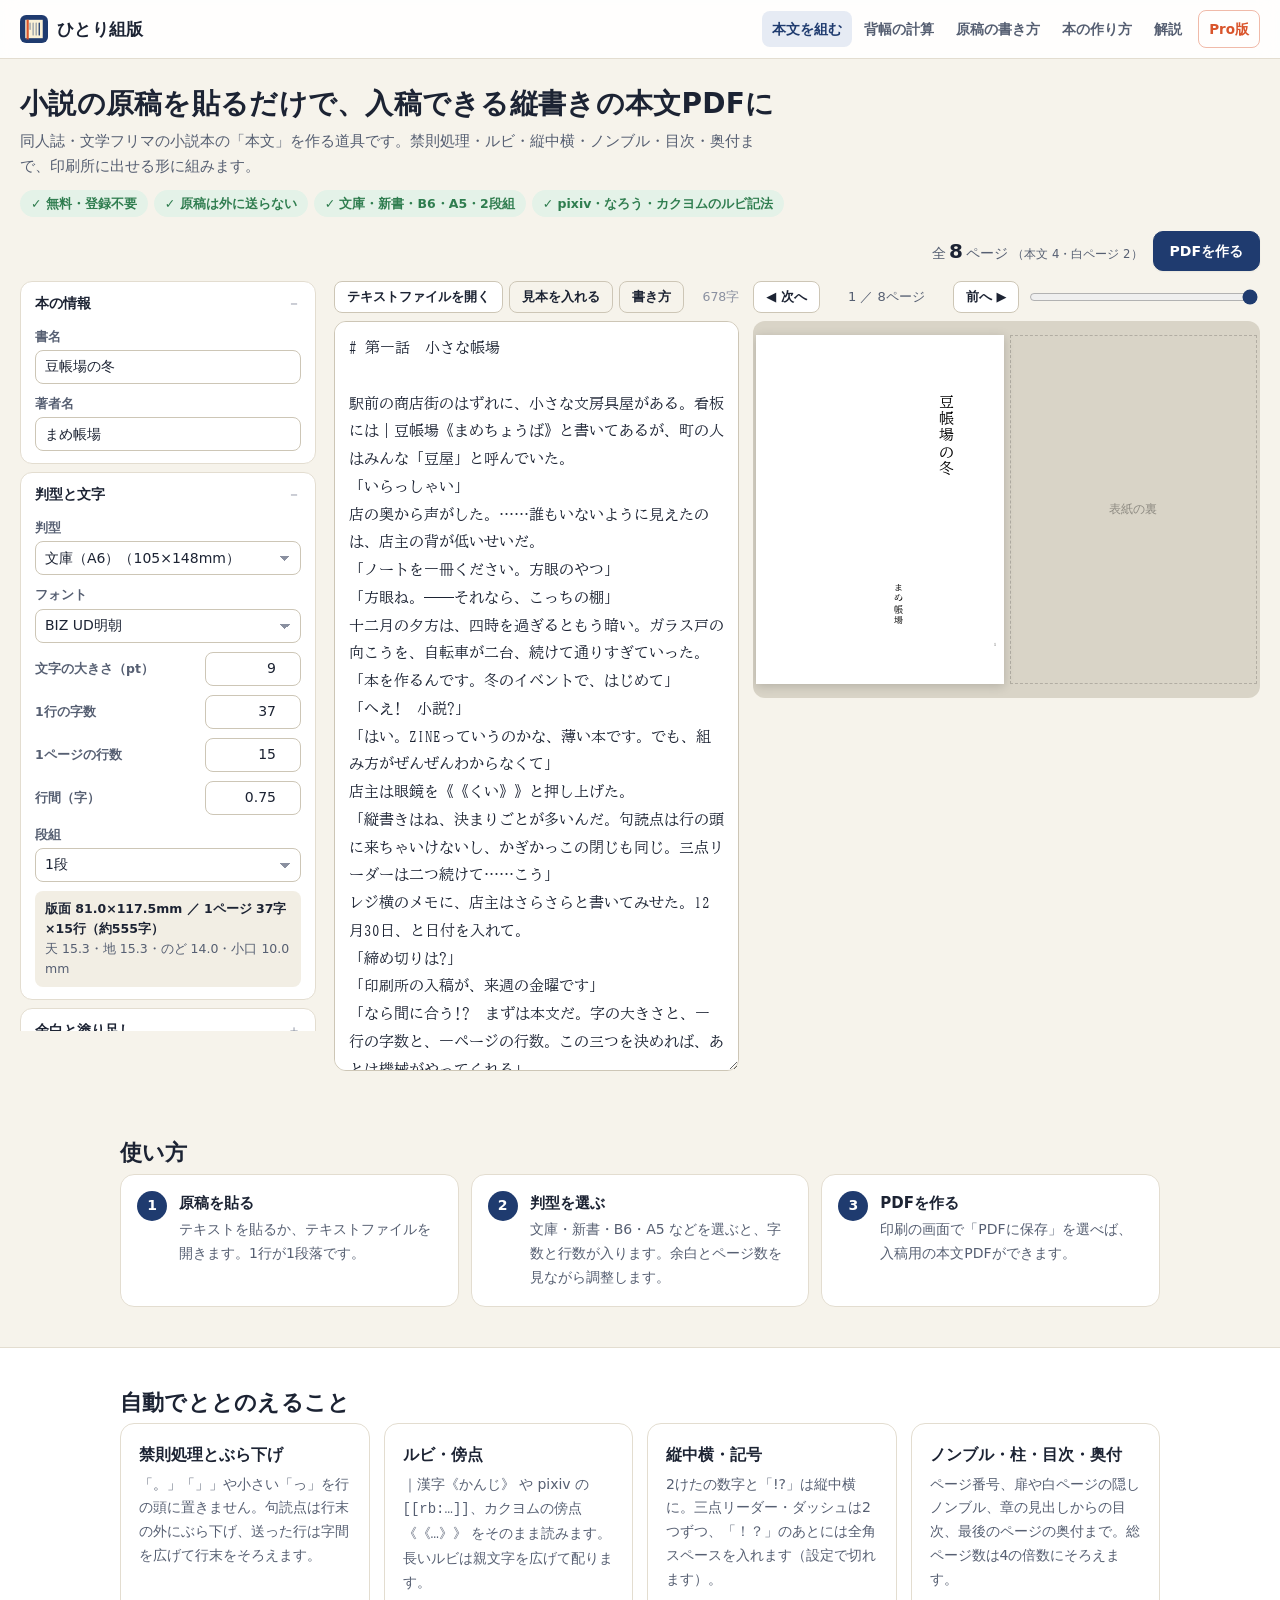
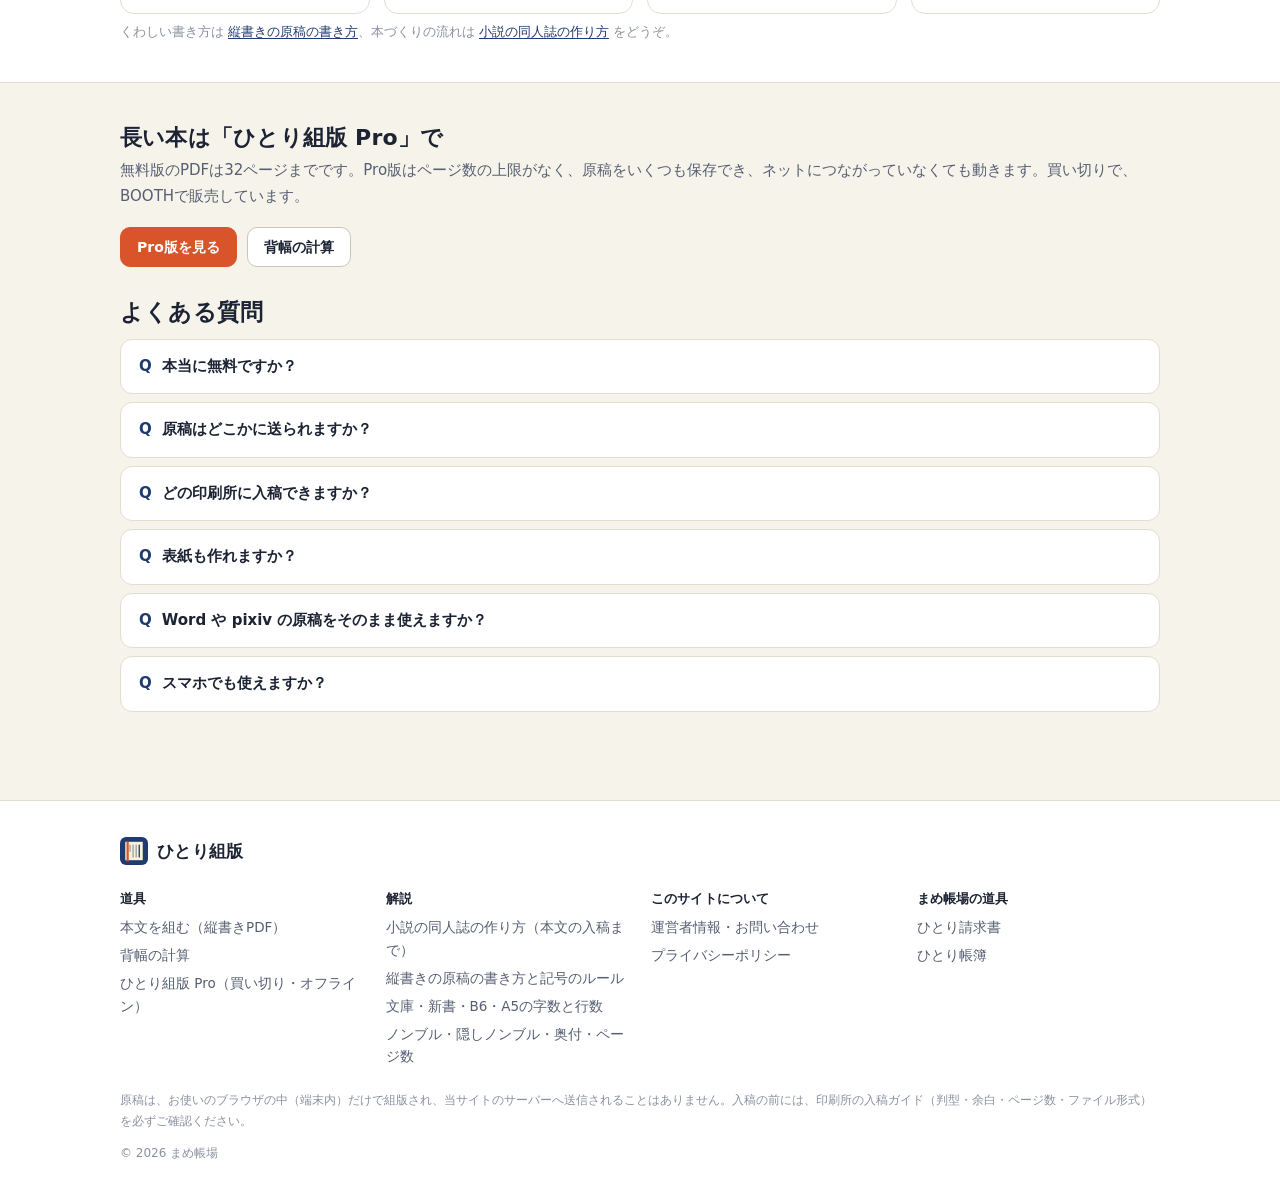
==== index.html @ 2de326bd "ひとり組版 公開" ====
<!doctype html>
<html lang="ja" data-base="./">
<head>
<meta charset="utf-8">
<meta name="viewport" content="width=device-width, initial-scale=1, viewport-fit=cover">
<title>ひとり組版｜小説の原稿を貼るだけで、縦書きの本文PDFに（同人誌・文学フリマ・無料）</title>
<meta name="description" content="同人誌や文学フリマの小説本の「本文」を作る無料のWebツール。原稿を貼るだけで、禁則処理・ルビ・縦中横・三点リーダー・ノンブル・目次・奥付までそろった縦書きのPDFになります。文庫・新書・B6・A5、2段組にも対応。原稿は端末の外に送りません。">
<link rel="canonical" href="https://popopo-bug.github.io/hitori-kumihan/">
<meta property="og:type" content="website">
<meta property="og:site_name" content="ひとり組版">
<meta property="og:title" content="ひとり組版 — 小説の原稿を貼るだけで、入稿できる縦書きPDFに">
<meta property="og:description" content="同人誌や文学フリマの小説本の「本文」を作る無料のWebツール。原稿を貼るだけで、禁則処理・ルビ・縦中横・三点リーダー・ノンブル・目次・奥付までそろった縦書きのPDFになります。文庫・新書・B6・A5、2段組にも対応。原稿は端末の外に送りません。">
<meta property="og:url" content="https://popopo-bug.github.io/hitori-kumihan/">
<meta property="og:image" content="https://popopo-bug.github.io/hitori-kumihan/og/default.png">
<meta property="og:locale" content="ja_JP">
<meta name="twitter:card" content="summary_large_image">
<meta name="theme-color" content="#1f3b6f">
<meta name="format-detection" content="telephone=no">
<link rel="icon" href="./favicon.svg" type="image/svg+xml">
<link rel="icon" href="./icons/icon-48.png" sizes="48x48" type="image/png">
<link rel="apple-touch-icon" href="./icons/apple-touch-icon.png">
<link rel="manifest" href="./manifest.webmanifest">
<link rel="preconnect" href="https://fonts.googleapis.com">
<link rel="preconnect" href="https://fonts.gstatic.com" crossorigin>
<link rel="stylesheet" href="./assets/style.css?v=9aaf62687d">

<script type="application/ld+json">{"@context":"https://schema.org","@graph":[{"@type":"WebSite","name":"ひとり組版","url":"https://popopo-bug.github.io/hitori-kumihan/","inLanguage":"ja"},{"@type":"WebApplication","name":"ひとり組版","url":"https://popopo-bug.github.io/hitori-kumihan/","applicationCategory":"DesignApplication","operatingSystem":"Web","inLanguage":"ja","offers":{"@type":"Offer","price":"0","priceCurrency":"JPY"},"description":"同人誌や文学フリマの小説本の「本文」を作る無料のWebツール。原稿を貼るだけで、禁則処理・ルビ・縦中横・三点リーダー・ノンブル・目次・奥付までそろった縦書きのPDFになります。文庫・新書・B6・A5、2段組にも対応。原稿は端末の外に送りません。"},{"@type":"FAQPage","mainEntity":[{"@type":"Question","name":"本当に無料ですか？","acceptedAnswer":{"@type":"Answer","text":"はい。組版とプレビューはすべて無料で使えます。PDFは32ページまで無料で作れます。それより長い本は、買い切りの「ひとり組版 Pro」をご利用ください。"}},{"@type":"Question","name":"原稿はどこかに送られますか？","acceptedAnswer":{"@type":"Answer","text":"送られません。組版はお使いのブラウザの中だけで行い、原稿は端末の中（ブラウザの保存領域）にだけ保存します。"}},{"@type":"Question","name":"どの印刷所に入稿できますか？","acceptedAnswer":{"@type":"Answer","text":"多くの同人誌印刷所は、フォントを埋め込んだPDFでの本文入稿を受け付けています。ひとり組版のPDFはフォントが埋め込まれ、ページの大きさは判型どおり（塗り足し3mmも付けられます）です。印刷所ごとに、余白・ノンブル・ページ数・ファイルの分け方などの決まりがあるので、入稿の前に必ず各印刷所の入稿ガイドを確かめてください。"}},{"@type":"Question","name":"表紙も作れますか？","acceptedAnswer":{"@type":"Answer","text":"表紙は作れません。本文（中身のページ）を作る道具です。表紙の背の幅は「背幅の計算」で目安を出せます。"}},{"@type":"Question","name":"Word や pixiv の原稿をそのまま使えますか？","acceptedAnswer":{"@type":"Answer","text":"テキストにして貼りつけてください。Word は「名前を付けて保存」でテキスト形式にできます。pixiv・小説家になろう・カクヨム・青空文庫のルビや改ページの書き方は、そのまま読み取ります。"}},{"@type":"Question","name":"スマホでも使えますか？","acceptedAnswer":{"@type":"Answer","text":"使えます（原稿・設定・プレビューをタブで切り替えます）。ただしPDFを作るのはパソコンの Chrome か Edge がおすすめです。Safari は用紙の大きさを守らないことがあります。"}}]}]}</script>
</head>
<body data-page="home">
<a class="skip" href="#main">本文へスキップ</a>
<header class="site-header">
  <div class="wrap wrap-wide hd">
    <a class="brand" href="./"><img src="./favicon.svg" alt="" width="28" height="28"><span>ひとり組版</span></a>
    <button type="button" class="btn btn-ghost btn-sm nav-toggle" aria-expanded="false" aria-controls="site-nav">メニュー</button>
    <nav id="site-nav" class="nav" aria-label="メインメニュー">
      <a href="./" aria-current="page">本文を組む</a>
      <a href="./tools/sehaba/">背幅の計算</a>
      <a href="./guide/kakikata/">原稿の書き方</a>
      <a href="./guide/doujin/">本の作り方</a>
      <a href="./guide/">解説</a>
      <a class="nav-pro" href="./pro/">Pro版</a>
    </nav>
  </div>
</header>
<main id="main">
<section class="hero-mini wrap wrap-wide">
  <h1>小説の原稿を貼るだけで、入稿できる縦書きの本文PDFに</h1>
  <p class="lead">同人誌・文学フリマの小説本の「本文」を作る道具です。禁則処理・ルビ・縦中横・ノンブル・目次・奥付まで、印刷所に出せる形に組みます。</p>
  <ul class="pills"><li>無料・登録不要</li><li>原稿は外に送らない</li><li>文庫・新書・B6・A5・2段組</li><li>pixiv・なろう・カクヨムのルビ記法</li></ul>
</section>

<section class="wrap wrap-wide">
  <div data-app="kumihan"><noscript><p>JavaScript を有効にしてください。</p></noscript><p style="padding:40px;text-align:center;color:var(--text-3)">読み込み中…</p></div>
</section>

<section class="section">
  <div class="wrap">
    <h2 class="sec-h">使い方</h2>
    <ol class="steps">
      <li><b>原稿を貼る</b>テキストを貼るか、テキストファイルを開きます。1行が1段落です。</li>
      <li><b>判型を選ぶ</b>文庫・新書・B6・A5 などを選ぶと、字数と行数が入ります。余白とページ数を見ながら調整します。</li>
      <li><b>PDFを作る</b>印刷の画面で「PDFに保存」を選べば、入稿用の本文PDFができます。</li>
    </ol>
  </div>
</section>

<section class="section section-alt">
  <div class="wrap">
    <h2 class="sec-h">自動でととのえること</h2>
    <div class="feature-grid">
      <div class="feature"><b>禁則処理とぶら下げ</b><p>「。」「」」や小さい「っ」を行の頭に置きません。句読点は行末の外にぶら下げ、送った行は字間を広げて行末をそろえます。</p></div>
      <div class="feature"><b>ルビ・傍点</b><p><code>｜漢字《かんじ》</code> や pixiv の <code>[[rb:…]]</code>、カクヨムの傍点 <code>《《…》》</code> をそのまま読みます。長いルビは親文字を広げて配ります。</p></div>
      <div class="feature"><b>縦中横・記号</b><p>2けたの数字と「!?」は縦中横に。三点リーダー・ダッシュは2つずつ、「！？」のあとには全角スペースを入れます（設定で切れます）。</p></div>
      <div class="feature"><b>ノンブル・柱・目次・奥付</b><p>ページ番号、扉や白ページの隠しノンブル、章の見出しからの目次、最後のページの奥付まで。総ページ数は4の倍数にそろえます。</p></div>
    </div>
    <p class="hint">くわしい書き方は <a href="./guide/kakikata/">縦書きの原稿の書き方</a>、本づくりの流れは <a href="./guide/doujin/">小説の同人誌の作り方</a> をどうぞ。</p>
  </div>
</section>

<section class="section">
  <div class="wrap">
    <h2 class="sec-h">長い本は「ひとり組版 Pro」で</h2>
    <p class="sec-lead">無料版のPDFは32ページまでです。Pro版はページ数の上限がなく、原稿をいくつも保存でき、ネットにつながっていなくても動きます。買い切りで、BOOTHで販売しています。</p>
    <div class="cta-row"><a class="btn btn-accent" href="./pro/">Pro版を見る</a> <a class="btn" href="./tools/sehaba/">背幅の計算</a></div>
    <section class="faq"><h2 id="faq">よくある質問</h2><details><summary>本当に無料ですか？</summary><div class="a"><p>はい。組版とプレビューはすべて無料で使えます。PDFは32ページまで無料で作れます。それより長い本は、買い切りの「ひとり組版 Pro」をご利用ください。</p></div></details><details><summary>原稿はどこかに送られますか？</summary><div class="a"><p>送られません。組版はお使いのブラウザの中だけで行い、原稿は端末の中（ブラウザの保存領域）にだけ保存します。</p></div></details><details><summary>どの印刷所に入稿できますか？</summary><div class="a"><p>多くの同人誌印刷所は、フォントを埋め込んだPDFでの本文入稿を受け付けています。ひとり組版のPDFはフォントが埋め込まれ、ページの大きさは判型どおり（塗り足し3mmも付けられます）です。印刷所ごとに、余白・ノンブル・ページ数・ファイルの分け方などの決まりがあるので、入稿の前に必ず各印刷所の入稿ガイドを確かめてください。</p></div></details><details><summary>表紙も作れますか？</summary><div class="a"><p>表紙は作れません。本文（中身のページ）を作る道具です。表紙の背の幅は「背幅の計算」で目安を出せます。</p></div></details><details><summary>Word や pixiv の原稿をそのまま使えますか？</summary><div class="a"><p>テキストにして貼りつけてください。Word は「名前を付けて保存」でテキスト形式にできます。pixiv・小説家になろう・カクヨム・青空文庫のルビや改ページの書き方は、そのまま読み取ります。</p></div></details><details><summary>スマホでも使えますか？</summary><div class="a"><p>使えます（原稿・設定・プレビューをタブで切り替えます）。ただしPDFを作るのはパソコンの Chrome か Edge がおすすめです。Safari は用紙の大きさを守らないことがあります。</p></div></details></section>
  </div>
</section>

</main>
<footer class="site-footer">
  <div class="wrap">
    <a class="brand" href="./"><img src="./favicon.svg" alt="" width="24" height="24"><span>ひとり組版</span></a>
    <div class="ft-cols">
      <div><h4>道具</h4><ul>
        <li><a href="./">本文を組む（縦書きPDF）</a></li>
        <li><a href="./tools/sehaba/">背幅の計算</a></li>
        <li><a href="./pro/">ひとり組版 Pro（買い切り・オフライン）</a></li>
      </ul></div>
      <div><h4>解説</h4><ul>
        <li><a href="./guide/doujin/">小説の同人誌の作り方（本文の入稿まで）</a></li>
        <li><a href="./guide/kakikata/">縦書きの原稿の書き方と記号のルール</a></li>
        <li><a href="./guide/hangata/">文庫・新書・B6・A5の字数と行数</a></li>
        <li><a href="./guide/nombre/">ノンブル・隠しノンブル・奥付・ページ数</a></li>
      </ul></div>
      <div><h4>このサイトについて</h4><ul>
        <li><a href="./about/">運営者情報・お問い合わせ</a></li>
        <li><a href="./privacy/">プライバシーポリシー</a></li>
      </ul></div>
      <div><h4>まめ帳場の道具</h4><ul>
        <li><a href="https://popopo-bug.github.io/hitori-seikyu/">ひとり請求書</a></li><li><a href="https://popopo-bug.github.io/hitori-chobo/">ひとり帳簿</a></li>
      </ul></div>
    </div>
    <p class="ft-note">原稿は、お使いのブラウザの中（端末内）だけで組版され、当サイトのサーバーへ送信されることはありません。入稿の前には、印刷所の入稿ガイド（判型・余白・ページ数・ファイル形式）を必ずご確認ください。</p>
    <p class="ft-copy">© 2026 まめ帳場</p>
  </div>
</footer>
<script>window.HK_CONFIG = {"siteName":"ひとり組版","proUrl":"","trialUrl":"","proPrice":"1,480円（発売記念 980円）","freeLimit":32,"adsenseClient":"","adsenseSlots":{"content":"","footer":""},"affiliates":{},"contactUrl":"","siteUrl":"https://popopo-bug.github.io/hitori-kumihan/"};</script>
<script src="./assets/app.js?v=9aaf62687d" defer></script>
</body>
</html>
---- assets/style.css ----
/* ---- base.css ---- */
/* ひとり組版 — base（まめ帳場の色：藍・朱・豆のクリーム・紙） */
:root {
  --bg: #f6f3eb;
  --surface: #ffffff;
  --surface-2: #f2eee4;
  --text: #1c2333;
  --text-2: #565f72;
  --text-3: #8a90a0;
  --border: #e3ddd0;
  --border-strong: #cdc6b6;
  --primary: #1f3b6f;
  --primary-hover: #142a52;
  --primary-soft: #e6ebf4;
  --primary-ink: #ffffff;
  --accent: #d9542b;
  --accent-soft: #fbe9e2;
  --cream: #fbf1d6;
  --ok: #2f7d4f;
  --ok-soft: #e4f2e8;
  --warn: #9a5800;
  --warn-soft: #fff1d6;
  --danger: #c0262d;
  --danger-soft: #fdeceb;
  --radius: 12px;
  --radius-sm: 8px;
  --shadow-sm: 0 1px 2px rgba(40, 32, 15, 0.06);
  --shadow: 0 1px 3px rgba(40, 32, 15, 0.07), 0 6px 16px rgba(40, 32, 15, 0.05);
  --font: system-ui, -apple-system, 'Segoe UI', 'Hiragino Sans', 'Hiragino Kaku Gothic ProN', 'Noto Sans JP', 'Yu Gothic UI', Meiryo, sans-serif;
  --mono: ui-monospace, 'SFMono-Regular', Consolas, monospace;
  color-scheme: light;
}

@media (prefers-color-scheme: dark) {
  :root:not([data-theme='light']) {
    --bg: #10141c;
    --surface: #171c26;
    --surface-2: #1e2531;
    --text: #e8eaef;
    --text-2: #a9b0bf;
    --text-3: #7d8597;
    --border: #2b3242;
    --border-strong: #3b4456;
    --primary: #8fb0ec;
    --primary-hover: #a9c2f2;
    --primary-soft: #1d2a44;
    --primary-ink: #0c1220;
    --accent: #f08a63;
    --accent-soft: #3a2018;
    --cream: #2e2a1d;
    --ok: #5cc48d;
    --ok-soft: #14301f;
    --warn: #f0b552;
    --warn-soft: #33270f;
    --danger: #ff7b7b;
    --danger-soft: #3a1717;
    --shadow-sm: 0 1px 2px rgba(0, 0, 0, 0.4);
    --shadow: 0 1px 3px rgba(0, 0, 0, 0.4), 0 6px 16px rgba(0, 0, 0, 0.25);
    color-scheme: dark;
  }
}
:root[data-theme='dark'] {
  --bg: #10141c;
  --surface: #171c26;
  --surface-2: #1e2531;
  --text: #e8eaef;
  --text-2: #a9b0bf;
  --text-3: #7d8597;
  --border: #2b3242;
  --border-strong: #3b4456;
  --primary: #8fb0ec;
  --primary-hover: #a9c2f2;
  --primary-soft: #1d2a44;
  --primary-ink: #0c1220;
  --accent: #f08a63;
  --accent-soft: #3a2018;
  --cream: #2e2a1d;
  --ok: #5cc48d;
  --ok-soft: #14301f;
  --warn: #f0b552;
  --warn-soft: #33270f;
  --danger: #ff7b7b;
  --danger-soft: #3a1717;
  color-scheme: dark;
}

*, *::before, *::after { box-sizing: border-box; }
html { -webkit-text-size-adjust: 100%; text-size-adjust: 100%; }
body {
  margin: 0;
  background: var(--bg);
  color: var(--text);
  font-family: var(--font);
  font-size: 15px;
  line-height: 1.7;
  -webkit-font-smoothing: antialiased;
}
img, svg { max-width: 100%; }
a { color: var(--primary); text-underline-offset: 2px; }
a:hover { color: var(--primary-hover); }
h1, h2, h3, h4 { line-height: 1.35; margin: 0 0 0.5em; letter-spacing: 0.01em; }
p { margin: 0 0 1em; }
[hidden] { display: none !important; }
:focus-visible { outline: 2px solid var(--primary); outline-offset: 2px; }
.ico { width: 18px; height: 18px; fill: none; stroke: currentColor; stroke-width: 1.8; stroke-linecap: round; stroke-linejoin: round; flex: none; }

/* ---- buttons ---- */
.btn {
  display: inline-flex; align-items: center; justify-content: center; gap: 6px;
  min-height: 40px; padding: 8px 16px;
  border: 1px solid var(--border-strong); border-radius: 10px;
  background: var(--surface); color: var(--text);
  font: inherit; font-size: 14px; font-weight: 600; line-height: 1.2;
  cursor: pointer; text-decoration: none; white-space: nowrap;
  transition: background 0.15s, border-color 0.15s, color 0.15s, box-shadow 0.15s;
}
.btn:hover { background: var(--surface-2); color: var(--text); }
.btn-primary { background: var(--primary); border-color: var(--primary); color: var(--primary-ink); box-shadow: var(--shadow-sm); }
.btn-primary:hover { background: var(--primary-hover); border-color: var(--primary-hover); color: var(--primary-ink); }
.btn-accent { background: var(--accent); border-color: var(--accent); color: #fff; }
.btn-accent:hover { filter: brightness(0.94); background: var(--accent); color: #fff; }
.btn-ghost { background: transparent; }
.btn-link { border-color: transparent; background: transparent; color: var(--text-2); font-weight: 500; text-decoration: underline; }
.btn-link:hover { background: transparent; color: var(--danger); }
.btn-sm { min-height: 32px; padding: 5px 12px; font-size: 13px; border-radius: 8px; }
.btn-lg { min-height: 52px; padding: 12px 26px; font-size: 16px; border-radius: 12px; }
.btn-danger { color: var(--danger); border-color: var(--danger); background: transparent; }
.btn-danger:hover { background: var(--danger-soft); color: var(--danger); }
.ib {
  width: 28px; height: 28px; display: inline-grid; place-items: center;
  border: 1px solid transparent; border-radius: 6px; background: transparent; color: var(--text-3);
  font: inherit; font-size: 14px; cursor: pointer;
}
.ib:hover { background: var(--surface-2); color: var(--text); }
.ib-del:hover { color: var(--danger); background: var(--danger-soft); }
.chip {
  border: 1px solid var(--border); background: var(--surface); color: var(--text-2);
  border-radius: 999px; padding: 3px 11px; font: inherit; font-size: 12.5px; cursor: pointer;
}
.chip:hover { border-color: var(--primary); color: var(--primary); }

/* ---- form ---- */
.in {
  width: 100%; min-height: 40px; padding: 8px 10px;
  border: 1px solid var(--border-strong); border-radius: var(--radius-sm);
  background: var(--surface); color: var(--text);
  font: inherit; font-size: 15px; line-height: 1.4;
  transition: border-color 0.15s, box-shadow 0.15s;
}
.in:hover { border-color: var(--text-3); }
.in:focus { outline: none; border-color: var(--primary); box-shadow: 0 0 0 3px var(--primary-soft); }
.in::placeholder { color: var(--text-3); }
textarea.in { resize: vertical; min-height: 64px; }
select.in { padding-right: 28px; appearance: none; background-image: linear-gradient(45deg, transparent 50%, var(--text-3) 50%), linear-gradient(135deg, var(--text-3) 50%, transparent 50%); background-position: calc(100% - 15px) 52%, calc(100% - 10px) 52%; background-size: 5px 5px; background-repeat: no-repeat; }
.in.num { text-align: right; font-variant-numeric: tabular-nums; }
.f { display: flex; flex-direction: column; gap: 4px; min-width: 0; }
.f-label { font-size: 12.5px; font-weight: 600; color: var(--text-2); display: flex; align-items: baseline; gap: 8px; flex-wrap: wrap; }
.f-label small { font-weight: 500; color: var(--text-3); font-size: 11.5px; }
.f-msg { font-size: 12px; color: var(--text-3); min-height: 0; }
.f-msg.is-error { color: var(--danger); }
.grid { display: grid; gap: 12px; }
.g2 { grid-template-columns: repeat(2, minmax(0, 1fr)); }
.g3 { grid-template-columns: repeat(3, minmax(0, 1fr)); }
.span2 { grid-column: span 2; }
@media (max-width: 560px) {
  .g2, .g3 { grid-template-columns: minmax(0, 1fr); }
  .span2 { grid-column: auto; }
}

.seg { display: inline-flex; flex-wrap: wrap; border: 1px solid var(--border-strong); border-radius: 10px; padding: 3px; background: var(--surface-2); gap: 2px; }
.seg label { position: relative; }
.seg input { position: absolute; opacity: 0; inset: 0; margin: 0; cursor: pointer; }
.seg span { display: block; padding: 5px 12px; border-radius: 7px; font-size: 13.5px; color: var(--text-2); cursor: pointer; white-space: nowrap; }
.seg input:checked + span { background: var(--surface); color: var(--text); font-weight: 700; box-shadow: var(--shadow-sm); }
.seg input:focus-visible + span { outline: 2px solid var(--primary); }

.tg { position: relative; display: inline-flex; align-items: center; gap: 10px; cursor: pointer; font-size: 14px; user-select: none; padding: 4px 0; }
.tg input { position: absolute; opacity: 0; width: 1px; height: 1px; }
.tg-ui { width: 38px; height: 22px; border-radius: 999px; background: var(--border-strong); position: relative; flex: none; transition: background 0.15s; }
.tg-ui::after { content: ''; position: absolute; top: 3px; left: 3px; width: 16px; height: 16px; border-radius: 50%; background: #fff; box-shadow: 0 1px 2px rgba(0, 0, 0, 0.25); transition: transform 0.15s; }
.tg input:checked + .tg-ui { background: var(--primary); }
.tg input:checked + .tg-ui::after { transform: translateX(16px); }
.tg input:focus-visible + .tg-ui { outline: 2px solid var(--primary); outline-offset: 2px; }

.card { background: var(--surface); border: 1px solid var(--border); border-radius: var(--radius); padding: 16px 18px; box-shadow: var(--shadow-sm); }
.card-h { font-size: 15px; font-weight: 700; margin: 0 0 12px; display: flex; align-items: baseline; gap: 6px; }
.card-sub { font-size: 12.5px; font-weight: 500; color: var(--text-3); }
details.card > summary { cursor: pointer; list-style: none; margin: 0; }
details.card > summary::-webkit-details-marker { display: none; }
details.card > summary::after { content: '＋'; margin-left: auto; color: var(--text-3); font-weight: 400; }
details.card[open] > summary { margin-bottom: 12px; }
details.card[open] > summary::after { content: '－'; }
.sub-h { font-size: 13px; color: var(--text-2); margin: 16px 0 8px; padding-top: 12px; border-top: 1px dashed var(--border); }
.hint { font-size: 12.5px; color: var(--text-3); margin: 8px 0 0; line-height: 1.6; }
.notice { font-size: 13px; background: var(--surface-2); border-radius: var(--radius-sm); padding: 8px 12px; margin: 8px 0 0; color: var(--text-2); }
.notice b { color: var(--text); }

.badge { display: inline-flex; align-items: center; gap: 6px; font-size: 12.5px; font-weight: 700; border-radius: 999px; padding: 4px 12px; background: var(--surface-2); color: var(--text-2); }
.badge.is-ok { background: var(--ok-soft); color: var(--ok); }
.badge.is-warn { background: var(--warn-soft); color: var(--warn); cursor: pointer; }
.badge-details summary { list-style: none; }
.badge-details summary::-webkit-details-marker { display: none; }
.badge-details ul { list-style: none; margin: 8px 0 4px; padding: 10px 12px; background: var(--surface); border: 1px solid var(--border); border-radius: var(--radius-sm); font-size: 12.5px; }
.badge-details li.ng { color: var(--warn); font-weight: 700; }
.badge-details li.ok { color: var(--text-3); }
.badge-details p { font-size: 12px; color: var(--text-3); margin: 4px 0 0; }

.hc-toasts { position: fixed; left: 50%; bottom: 84px; transform: translateX(-50%); display: grid; gap: 8px; z-index: 1000; pointer-events: none; width: min(92vw, 460px); }
.hc-toast { background: #1d2433; color: #fff; padding: 10px 16px; border-radius: 10px; font-size: 14px; box-shadow: 0 8px 24px rgba(0, 0, 0, 0.25); transition: opacity 0.4s, transform 0.4s; text-align: center; }
.hc-toast.is-ok { background: #13643f; }
.hc-toast.is-error { background: #9f1f25; }
.hc-toast.is-out { opacity: 0; transform: translateY(8px); }

dialog.hc-dialog { border: 1px solid var(--border); border-radius: 14px; padding: 0; background: var(--surface); color: var(--text); width: min(560px, 94vw); box-shadow: 0 20px 60px rgba(0, 0, 0, 0.3); }
dialog.hc-dialog::backdrop { background: rgba(10, 15, 25, 0.45); }
.dlg-head { padding: 16px 20px 0; font-weight: 700; font-size: 16px; }
.dlg-body { padding: 12px 20px; }
.dlg-foot { padding: 12px 20px 16px; display: flex; justify-content: flex-end; gap: 8px; border-top: 1px solid var(--border); }

.sr-only { position: absolute; width: 1px; height: 1px; padding: 0; margin: -1px; overflow: hidden; clip: rect(0, 0, 0, 0); border: 0; }

.linkbtn { border: 0; background: none; padding: 0; font: inherit; font-size: 12px; font-weight: 600; color: var(--primary); text-decoration: underline; cursor: pointer; }
.callout { background: var(--warn-soft); color: var(--text); border-radius: 10px; padding: 10px 14px; font-size: 14px; margin: 0 0 10px; }
.callout b { color: var(--warn); }
.callout.is-tip { background: var(--ok-soft); }
.callout.is-tip b { color: var(--ok); }
.pct { display: inline-flex; align-items: center; gap: 6px; }
.pct .in { width: 90px; }
.pct .in-sm { width: 70px; }
.in-sm { min-height: 32px; padding: 4px 8px; font-size: 13.5px; }
.w-140 { width: 140px; }
.w-200 { width: 220px; }
.row-set { display: flex; align-items: center; gap: 10px; flex-wrap: wrap; margin-top: 12px; }
.empty { color: var(--text-3); font-size: 14px; margin: 6px 0; }
.sep { border: 0; border-top: 1px solid var(--border); margin: 14px 0; }
.kv { width: 100%; border-collapse: collapse; font-size: 15px; }
.kv th { text-align: left; font-weight: 500; color: var(--text-2); padding: 8px 0; border-bottom: 1px solid var(--border); }
.kv td { text-align: right; font-variant-numeric: tabular-nums; font-weight: 800; padding: 8px 0; border-bottom: 1px solid var(--border); }

/* ---- tool.css ---- */
/* ひとり組版 — 道具の画面（Web版・Pro版で共通） */
.kh { --kh-h: calc(100vh - 150px); }
.kh-bar { display: flex; align-items: center; gap: 10px; flex-wrap: wrap; padding: 10px 0; }
.kh-tabs { display: none; border: 1px solid var(--border-strong); border-radius: 10px; padding: 3px; background: var(--surface-2); gap: 2px; }
.kh-tabs button { border: 0; background: transparent; font: inherit; font-size: 14px; font-weight: 600; color: var(--text-2); padding: 6px 12px; border-radius: 7px; cursor: pointer; }
.kh-tabs button[aria-selected='true'] { background: var(--surface); color: var(--text); box-shadow: var(--shadow-sm); }
.kh-docs { display: flex; gap: 6px; align-items: center; flex-wrap: wrap; }
.kh-docs select { width: auto; min-width: 180px; min-height: 34px; padding: 4px 30px 4px 10px; font-size: 14px; }
.kh-stat { margin-left: auto; font-size: 14px; color: var(--text-2); }
.kh-stat b { font-size: 20px; color: var(--text); margin: 0 3px; font-variant-numeric: tabular-nums; }

.kh-cols { display: grid; gap: 14px; grid-template-columns: 300px minmax(0, 1fr) minmax(0, 1.25fr); align-items: start; }
.kh-pane { min-width: 0; }
.kh-set { max-height: var(--kh-h); overflow: auto; padding-right: 4px; position: sticky; top: 70px; }
.kh-sec { background: var(--surface); border: 1px solid var(--border); border-radius: 12px; margin-bottom: 8px; }
.kh-sec > summary { cursor: pointer; padding: 10px 14px; font-weight: 700; font-size: 14px; list-style: none; display: flex; }
.kh-sec > summary::-webkit-details-marker { display: none; }
.kh-sec > summary::after { content: '＋'; margin-left: auto; color: var(--text-3); font-weight: 400; }
.kh-sec[open] > summary::after { content: '－'; }
.kh-sec-b { padding: 0 14px 12px; display: grid; gap: 9px; }
.kh-f { display: grid; gap: 3px; }
.kh-f > label { font-size: 12.5px; font-weight: 600; color: var(--text-2); }
.kh-f .in { min-height: 34px; padding: 5px 9px; font-size: 14px; }
.kh-f select.in { padding-right: 28px; }
.kh-num { grid-template-columns: minmax(0, 1fr) 96px; align-items: center; }
.kh-num .in { text-align: right; }
.kh-chk { display: flex; gap: 8px; align-items: flex-start; font-size: 13.5px; cursor: pointer; line-height: 1.5; }
.kh-chk input { margin-top: 3px; accent-color: var(--primary); }
.kh-pro { color: var(--accent); font-weight: 800; }
.kh-geom { background: var(--surface-2); border-radius: 8px; padding: 8px 10px; font-size: 12.5px; color: var(--text-2); line-height: 1.6; }
.kh-geom-t { color: var(--text); font-weight: 600; }
.kh-geom-w { color: var(--danger); font-weight: 600; margin-top: 4px; }
.kh-backup { background: var(--surface); border: 1px solid var(--border); border-radius: 12px; padding: 12px 14px; font-size: 13px; color: var(--text-2); }
.kh-backup h3 { font-size: 14px; color: var(--text); margin: 0 0 4px; }

.kh-tools { display: flex; gap: 6px; align-items: center; flex-wrap: wrap; margin-bottom: 8px; position: relative; }
.kh-count { margin-left: auto; font-size: 12.5px; color: var(--text-3); font-variant-numeric: tabular-nums; }
.kh-help > summary { list-style: none; }
.kh-help > summary::-webkit-details-marker { display: none; }
.kh-help-body { position: absolute; z-index: 20; left: 0; right: 0; top: 40px; background: var(--surface); border: 1px solid var(--border); border-radius: 12px; box-shadow: var(--shadow); padding: 10px 12px; }
.kh-help-t { border-collapse: collapse; font-size: 13px; width: 100%; }
.kh-help-t th { text-align: left; white-space: nowrap; padding: 4px 10px 4px 0; vertical-align: top; color: var(--text-2); }
.kh-help-t td { padding: 4px 0; }
.kh-help-t code { background: var(--surface-2); border-radius: 4px; padding: 0 4px; font-size: 12.5px; }
.kh-text {
  width: 100%; height: var(--kh-h); min-height: 360px; resize: vertical; padding: 12px 14px;
  border: 1px solid var(--border-strong); border-radius: 12px; background: var(--surface); color: var(--text);
  font: 15px/1.85 'BIZ UDMincho', 'Yu Mincho', 'YuMincho', 'Hiragino Mincho ProN', serif;
}
.kh-text:focus { outline: none; border-color: var(--primary); box-shadow: 0 0 0 3px var(--primary-soft); }
.kh-saved { font-size: 12px; color: var(--text-3); margin: 4px 0 0; min-height: 1.2em; }

.kh-prev { position: sticky; top: 70px; }
.kh-nav { display: flex; gap: 8px; align-items: center; flex-wrap: wrap; margin-bottom: 8px; }
.kh-pos { font-size: 13px; color: var(--text-2); font-variant-numeric: tabular-nums; min-width: 9em; text-align: center; }
.kh-slider { flex: 1 1 120px; accent-color: var(--primary); }
.kh-spread { background: #d9d4c7; border-radius: 12px; padding: 14px 4px; display: flex; justify-content: center; overflow: hidden; }
.kh-pair { display: flex; gap: 6px; }
.kh-pg { position: relative; background: #fff; box-shadow: 0 2px 10px rgba(0, 0, 0, 0.18); flex: none; overflow: hidden; }
.kh-pg-in { transform-origin: 0 0; position: absolute; left: 0; top: 0; }
.kh-pg-no { position: absolute; bottom: -1px; left: 50%; transform: translate(-50%, 100%); font-size: 11px; color: var(--text-3); }
.kh-pg-none { background: transparent; box-shadow: none; border: 1px dashed rgba(0, 0, 0, 0.18); display: grid; place-items: center; color: rgba(0, 0, 0, 0.35); font-size: 12px; }
.kh-warn { list-style: none; padding: 0; margin: 10px 0 0; display: grid; gap: 6px; }
.kh-warn li { background: var(--warn-soft); color: var(--text); border-radius: 8px; padding: 8px 12px; font-size: 13.5px; }

.kh-modal { position: fixed; inset: 0; background: rgba(10, 15, 25, 0.5); z-index: 300; display: grid; place-items: center; padding: 16px; }
.kh-modal-box { background: var(--surface); color: var(--text); border-radius: 14px; padding: 20px 22px; width: min(560px, 100%); max-height: 90vh; overflow: auto; box-shadow: 0 20px 60px rgba(0, 0, 0, 0.3); }
.kh-modal-box h2 { font-size: 18px; margin-bottom: 10px; }
.kh-steps { padding-left: 1.3em; font-size: 14.5px; }
.kh-steps li { margin-bottom: 6px; }
.kh-note { font-size: 13px; color: var(--text-2); }
.kh-m-act { display: flex; gap: 8px; flex-wrap: wrap; justify-content: flex-end; margin: 14px 0 0; }

@media (max-width: 1180px) {
  .kh-cols { grid-template-columns: 280px minmax(0, 1fr); }
  .kh-prev { grid-column: 1 / -1; position: static; }
}
@media (max-width: 760px) {
  .kh-tabs { display: inline-flex; }
  .kh-cols { grid-template-columns: minmax(0, 1fr); }
  .kh-pane { display: none; }
  .kh-pane.is-on { display: block; }
  .kh-set { max-height: none; position: static; overflow: visible; }
  .kh-stat { margin-left: 0; }
  .kh-text { height: 60vh; }
}
@media (min-width: 761px) {
  .kh-pane { display: block; }
}

/* ---- kumi.css ---- */
/* ひとり組版 — 組んだページ（プレビューと印刷で共通） */
.hk-page { position: relative; overflow: hidden; background: #fff; color: #000; -webkit-print-color-adjust: exact; print-color-adjust: exact; }
.hk-trim { position: absolute; }
.hk-trim > * { position: absolute; }
.hk-trim .k, .hk-trim .r, .hk-trim .l, .hk-trim .t {
  writing-mode: vertical-rl; text-orientation: mixed; line-height: 1; white-space: pre; width: 1em;
  font-kerning: none; font-variant-ligatures: none; font-feature-settings: normal; letter-spacing: 0;
}
.hk-trim .em { -webkit-text-emphasis: filled sesame; text-emphasis: filled sesame; -webkit-text-emphasis-position: over right; text-emphasis-position: over right; }
.hk-trim .t { -webkit-text-combine: horizontal; text-combine-upright: all; height: 1em; text-align: center; }
.hk-trim .d { width: 0; border-left: 0 solid #000; }
.hk-trim .ld { width: 0; border-left: 0.35mm dotted #000; }
.hk-trim .nb { color: #000; line-height: 1; white-space: nowrap; font-variant-numeric: tabular-nums; }
.hk-trim .nb.hid { font-size: 1.8mm; }
.hk-trim .rh { font-size: 2.4mm; line-height: 1; white-space: nowrap; }
.hk-trim .ttl { writing-mode: vertical-rl; line-height: 1.5; letter-spacing: 0.12em; }
.hk-trim .aut { writing-mode: vertical-rl; line-height: 1.5; letter-spacing: 0.2em; }
.hk-trim .colo { line-height: 1.7; border-top: 0.3mm solid #000; border-bottom: 0.3mm solid #000; padding: 1.5mm 0; }
.hk-trim .colo-t { font-size: 1.25em; margin-bottom: 1mm; }
.hk-trim .colo table { border-collapse: collapse; font-size: 1em; }
.hk-trim .colo th { font-weight: normal; text-align: left; padding: 0 3mm 0 0; white-space: nowrap; vertical-align: top; }
.hk-trim .colo td { padding: 0; }
.hk-trim .colo p { margin: 1mm 0 0; }
.hk-trim .wm {
  left: 50%; top: 50%; transform: translate(-50%, -50%) rotate(-32deg); font-size: 11mm; color: rgba(0, 0, 0, 0.13);
  white-space: nowrap; font-family: system-ui, sans-serif; font-weight: 700; pointer-events: none;
}

#hk-print { display: none; }
@media print {
  html, body { background: #fff !important; margin: 0 !important; padding: 0 !important; }
  body > *:not(#hk-print) { display: none !important; }
  #hk-print { display: block !important; }
  #hk-print .hk-page { break-after: page; page-break-after: always; margin: 0; box-shadow: none; }
  #hk-print .hk-page:last-child { break-after: auto; page-break-after: auto; }
}

/* ---- site.css ---- */
/* ひとり組版 — サイト */
.wrap { width: 100%; max-width: 1080px; margin: 0 auto; padding: 0 20px; }
.wrap-wide { max-width: 1440px; }
.wrap-narrow { max-width: 780px; }
@media (max-width: 560px) { .wrap { padding: 0 16px; } }

.skip { position: absolute; left: -9999px; }
.skip:focus { left: 12px; top: 12px; z-index: 200; background: var(--surface); padding: 8px 12px; border-radius: 8px; }

.site-header { position: sticky; top: 0; z-index: 50; background: color-mix(in srgb, var(--surface) 90%, transparent); backdrop-filter: saturate(1.4) blur(10px); border-bottom: 1px solid var(--border); }
.hd { display: flex; align-items: center; gap: 16px; min-height: 58px; }
.brand { display: inline-flex; align-items: center; gap: 9px; font-weight: 800; font-size: 17px; color: var(--text); text-decoration: none; letter-spacing: 0.02em; white-space: nowrap; }
.brand:hover { color: var(--text); }
.brand img { width: 28px; height: 28px; display: block; }
.nav { display: flex; align-items: center; gap: 2px; margin-left: auto; flex-wrap: wrap; }
.nav a { color: var(--text-2); text-decoration: none; font-size: 13.5px; font-weight: 600; padding: 7px 10px; border-radius: 8px; white-space: nowrap; }
.nav a:hover { background: var(--surface-2); color: var(--text); }
.nav a[aria-current='page'] { color: var(--primary); background: var(--primary-soft); }
.nav .nav-pro { color: var(--accent); border: 1px solid color-mix(in srgb, var(--accent) 40%, transparent); margin-left: 4px; }
.nav-toggle { display: none; margin-left: auto; }
@media (max-width: 1000px) {
  .nav-toggle { display: inline-flex; }
  .nav { display: none; position: absolute; left: 0; right: 0; top: 100%; background: var(--surface); border-bottom: 1px solid var(--border); padding: 8px 12px 14px; flex-direction: column; align-items: stretch; box-shadow: var(--shadow); }
  .nav.is-open { display: flex; }
  .nav a { padding: 11px 12px; font-size: 15px; }
  .nav .nav-pro { margin: 6px 0 0; text-align: center; }
}

main { display: block; }
.hero-mini { padding-top: 26px; padding-bottom: 4px; }
.hero-mini h1 { font-size: clamp(21px, 3vw, 28px); font-weight: 800; margin-bottom: 6px; }
.lead { color: var(--text-2); font-size: 15px; margin-bottom: 10px; max-width: 760px; }
.pills { list-style: none; display: flex; flex-wrap: wrap; gap: 6px; margin: 0; padding: 0; }
.pills li { font-size: 12.5px; font-weight: 700; color: var(--ok); background: var(--ok-soft); border-radius: 999px; padding: 3px 11px; }
.pills li::before { content: '✓ '; }

.section { padding: 40px 0; }
.section-alt { background: var(--surface); border-top: 1px solid var(--border); border-bottom: 1px solid var(--border); }

/* 記事 */
.prose { font-size: 16px; line-height: 1.9; padding-top: 32px; padding-bottom: 48px; }
.prose h1 { font-size: clamp(24px, 3.4vw, 32px); font-weight: 800; margin-bottom: 12px; }
.prose h2 { font-size: 21px; font-weight: 800; margin: 2.2em 0 0.7em; padding-left: 12px; border-left: 4px solid var(--primary); }
.prose h3 { font-size: 17.5px; font-weight: 800; margin: 1.8em 0 0.6em; }
.prose p, .prose ul, .prose ol, .prose table, .prose figure { margin: 0 0 1.1em; }
.prose ul, .prose ol { padding-left: 1.4em; }
.prose li { margin: 0.25em 0; }
.prose table { width: 100%; border-collapse: collapse; font-size: 14.5px; display: block; overflow-x: auto; }
.prose th, .prose td { border: 1px solid var(--border); padding: 8px 10px; text-align: left; vertical-align: top; }
.prose thead th { background: var(--surface-2); }
.prose td.num, .prose th.num { text-align: right; font-variant-numeric: tabular-nums; white-space: nowrap; }
.prose .meta { color: var(--text-3); font-size: 13.5px; margin-bottom: 1.6em; }
.prose blockquote { margin: 0 0 1.1em; padding: 10px 16px; border-left: 3px solid var(--border-strong); color: var(--text-2); background: var(--surface); border-radius: 0 8px 8px 0; }
.prose .box { background: var(--surface); border: 1px solid var(--border); border-radius: 12px; padding: 16px 20px; margin: 0 0 1.4em; }
.prose .box-h { font-weight: 800; margin-bottom: 6px; }
.prose .box > :last-child { margin-bottom: 0; }
.prose .box-ok { border-color: color-mix(in srgb, var(--ok) 40%, var(--border)); background: color-mix(in srgb, var(--ok-soft) 50%, var(--surface)); }
.prose .box-warn { border-color: color-mix(in srgb, var(--warn) 40%, var(--border)); background: color-mix(in srgb, var(--warn-soft) 60%, var(--surface)); }
.prose .cta-row { display: flex; gap: 10px; flex-wrap: wrap; margin: 1.4em 0; }
.prose .sources { font-size: 13.5px; color: var(--text-2); }
.prose .toc { background: var(--surface); border: 1px solid var(--border); border-radius: 12px; padding: 14px 20px; font-size: 14.5px; }
.prose .toc ol { margin: 6px 0 0; }
.crumbs { font-size: 12.5px; color: var(--text-3); padding-top: 16px; }
.crumbs a { color: var(--text-3); }
.crumbs span { margin: 0 6px; }

.faq { margin-top: 2em; }
.faq details { border: 1px solid var(--border); border-radius: 12px; background: var(--surface); margin-bottom: 8px; }
.faq summary { cursor: pointer; padding: 14px 18px; font-weight: 700; list-style: none; display: flex; gap: 10px; }
.faq summary::-webkit-details-marker { display: none; }
.faq summary::before { content: 'Q'; color: var(--primary); font-weight: 800; }
.faq .a { padding: 0 18px 14px 40px; color: var(--text-2); font-size: 15px; }
.faq .a p:last-child { margin-bottom: 0; }

.cards-3 { display: grid; gap: 14px; grid-template-columns: repeat(auto-fit, minmax(230px, 1fr)); }
.link-card { display: grid; gap: 6px; padding: 18px; border: 1px solid var(--border); border-radius: 14px; background: var(--surface); color: var(--text); text-decoration: none; box-shadow: var(--shadow-sm); transition: border-color 0.15s, transform 0.15s; }
.link-card:hover { border-color: var(--primary); color: var(--text); transform: translateY(-1px); }
.link-card b { font-size: 16px; }
.link-card span { font-size: 13.5px; color: var(--text-2); line-height: 1.6; }
.link-card .tag { font-size: 11.5px; font-weight: 800; color: var(--accent); }

.ad-slot { margin: 28px auto; min-height: 0; text-align: center; }
.ad-slot:empty { display: none; }
.ad-label { display: block; font-size: 11px; color: var(--text-3); margin-bottom: 4px; }

/* Pro 紹介 */
.pro-hero { padding: 48px 0 28px; text-align: center; }
.pro-hero h1 { font-size: clamp(26px, 4vw, 40px); font-weight: 900; letter-spacing: 0.01em; }
.pro-hero .lead { margin: 0 auto 18px; }
.price { font-size: 15px; color: var(--text-2); margin-top: 10px; }
.price b { font-size: 22px; color: var(--text); }
.compare { width: 100%; border-collapse: collapse; background: var(--surface); border-radius: 12px; overflow: hidden; font-size: 14.5px; }
.compare th, .compare td { padding: 10px 12px; border-bottom: 1px solid var(--border); text-align: center; }
.compare th:first-child, .compare td:first-child { text-align: left; }
.compare thead th { background: var(--surface-2); }
.compare .yes { color: var(--ok); font-weight: 800; }
.compare .no { color: var(--text-3); }
.feature-grid { display: grid; gap: 14px; grid-template-columns: repeat(auto-fit, minmax(240px, 1fr)); }
.feature { background: var(--surface); border: 1px solid var(--border); border-radius: 14px; padding: 18px; }
.feature b { display: block; font-size: 15.5px; margin-bottom: 4px; }
.feature p { font-size: 14px; color: var(--text-2); margin: 0; }

.site-footer { background: var(--surface); border-top: 1px solid var(--border); margin-top: 40px; padding: 36px 0 28px; font-size: 13.5px; color: var(--text-2); }
.ft-cols { display: grid; gap: 22px; grid-template-columns: repeat(auto-fit, minmax(170px, 1fr)); margin: 18px 0 22px; }
.ft-cols h4 { font-size: 13px; color: var(--text); margin-bottom: 8px; }
.ft-cols ul { list-style: none; margin: 0; padding: 0; display: grid; gap: 5px; }
.ft-cols a { color: var(--text-2); text-decoration: none; }
.ft-cols a:hover { color: var(--primary); text-decoration: underline; }
.ft-note { font-size: 12px; color: var(--text-3); line-height: 1.7; }
.ft-copy { font-size: 12px; color: var(--text-3); margin: 0; }

/* トップ */
.top-hero { padding: 44px 0 26px; }
.eyebrow { display: inline-block; font-size: 13px; font-weight: 800; color: var(--accent); background: var(--accent-soft); border-radius: 999px; padding: 3px 12px; margin-bottom: 12px; }
.top-hero h1 { font-size: clamp(28px, 4.6vw, 46px); font-weight: 900; line-height: 1.25; letter-spacing: 0.01em; margin: 0 0 14px; }
.top-hero h1 em { font-style: normal; color: var(--primary); }
.top-hero .lead { font-size: 16px; max-width: 720px; }
.hero-grid { display: grid; gap: 28px; align-items: center; }
@media (min-width: 980px) { .hero-grid { grid-template-columns: minmax(0, 1fr) minmax(0, 1.1fr); } }
.hero-shot { border-radius: 14px; border: 1px solid var(--border); box-shadow: 0 18px 50px rgba(40, 32, 15, 0.16); width: 100%; height: auto; display: block; }
.cta-row { display: flex; gap: 10px; flex-wrap: wrap; margin: 18px 0 8px; }
.tool-cards { display: grid; gap: 12px; grid-template-columns: repeat(auto-fit, minmax(230px, 1fr)); }
.tool-card { display: grid; gap: 6px; padding: 18px; border: 1px solid var(--border); border-radius: 14px; background: var(--surface); color: var(--text); text-decoration: none; box-shadow: var(--shadow-sm); transition: border-color 0.15s, transform 0.15s; }
.tool-card:hover { border-color: var(--primary); color: var(--text); transform: translateY(-1px); }
.tool-card .ic { font-size: 26px; line-height: 1; }
.tool-card b { font-size: 16.5px; }
.tool-card span { font-size: 13.5px; color: var(--text-2); line-height: 1.6; }
.sec-h { font-size: 22px; font-weight: 800; margin: 0 0 6px; }
.sec-lead { color: var(--text-2); margin: 0 0 18px; }
.steps { counter-reset: st; display: grid; gap: 12px; grid-template-columns: repeat(auto-fit, minmax(220px, 1fr)); list-style: none; padding: 0; margin: 0; }
.steps li { background: var(--surface); border: 1px solid var(--border); border-radius: 14px; padding: 16px 18px 16px 58px; position: relative; font-size: 14px; color: var(--text-2); }
.steps li::before { counter-increment: st; content: counter(st); position: absolute; left: 16px; top: 16px; width: 30px; height: 30px; border-radius: 50%; background: var(--primary); color: var(--primary-ink); display: grid; place-items: center; font-weight: 900; }
.steps b { display: block; color: var(--text); font-size: 15px; margin-bottom: 2px; }
.note-box { background: var(--cream); border-radius: 14px; padding: 16px 20px; font-size: 14.5px; }

/* ひとり組版 — 背幅の計算 */
.sh-res { font-size: 17px; margin: 16px 0 4px; }
.sh-res b { font-size: 26px; color: var(--primary); margin-left: 6px; }
.prose code { background: var(--surface-2); border-radius: 4px; padding: 1px 5px; font-size: 0.92em; }
.prose .ex { font-family: 'BIZ UDMincho', 'Yu Mincho', serif; }
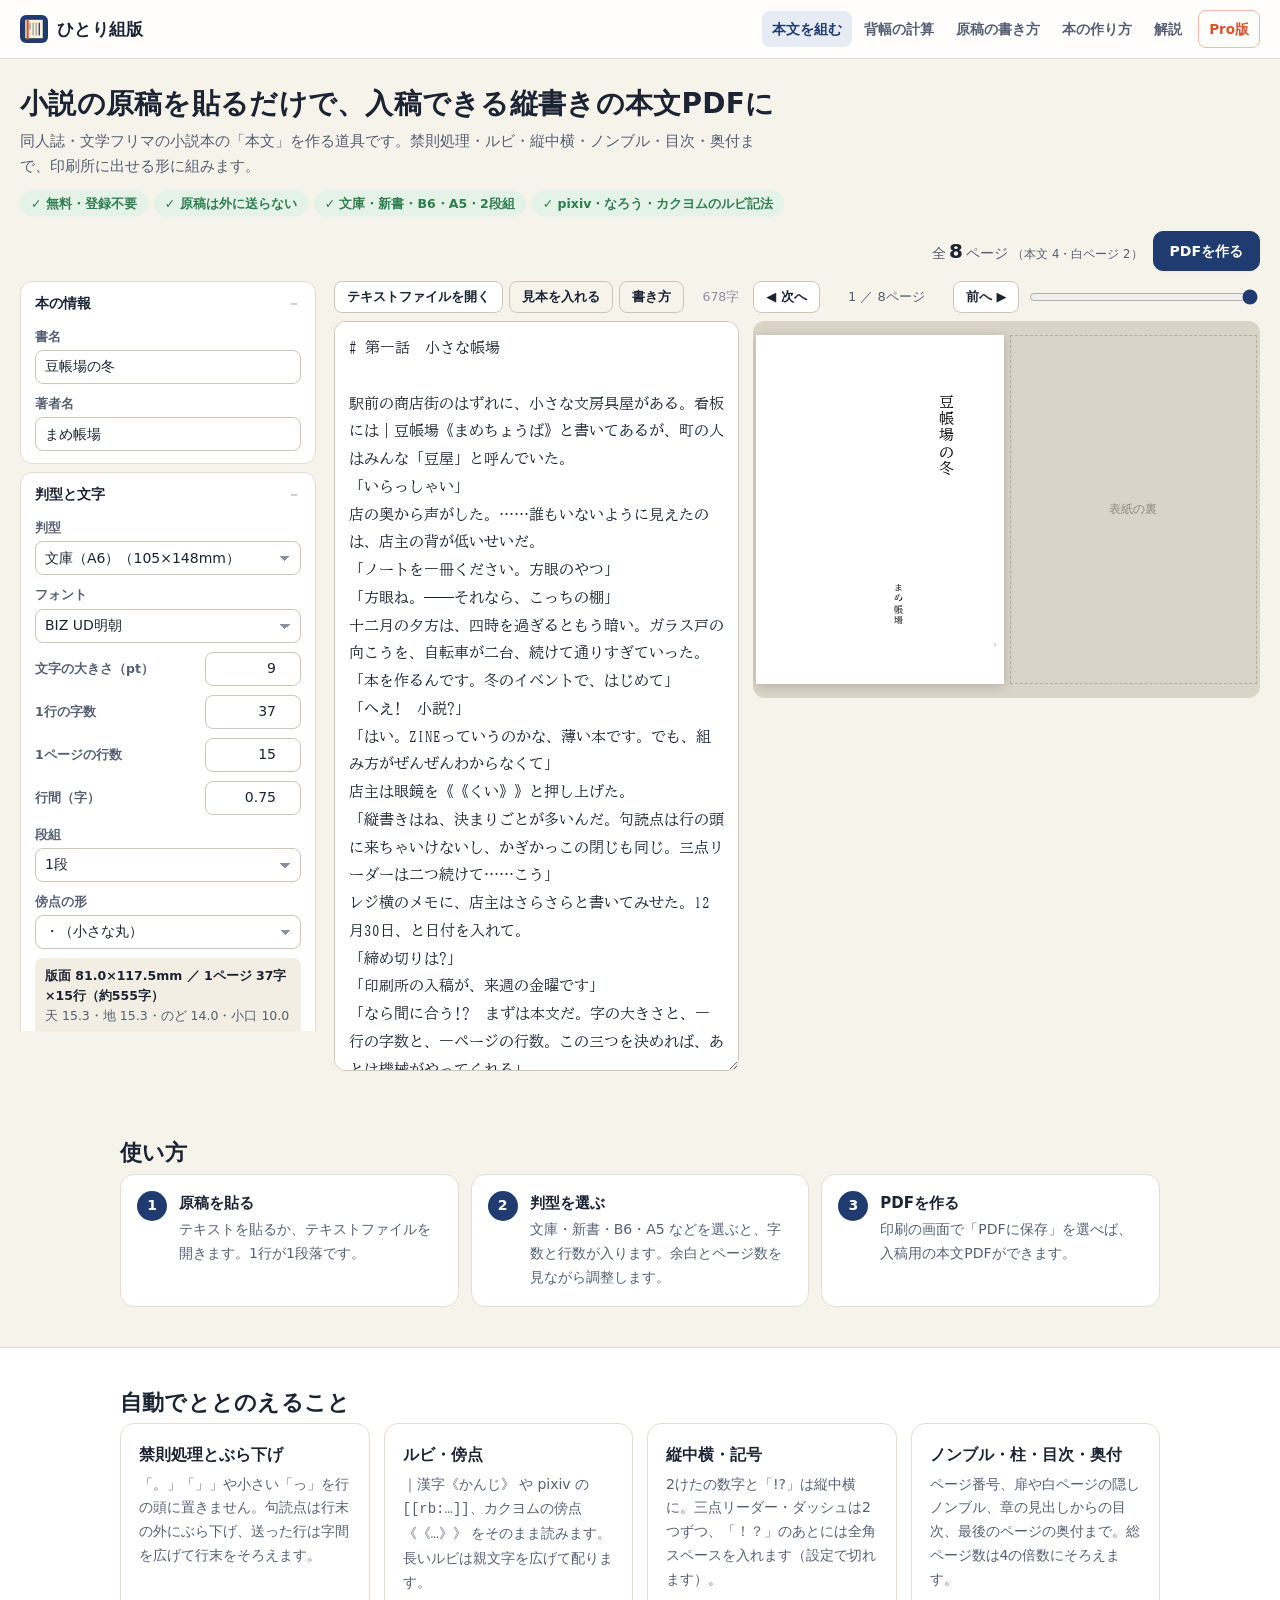
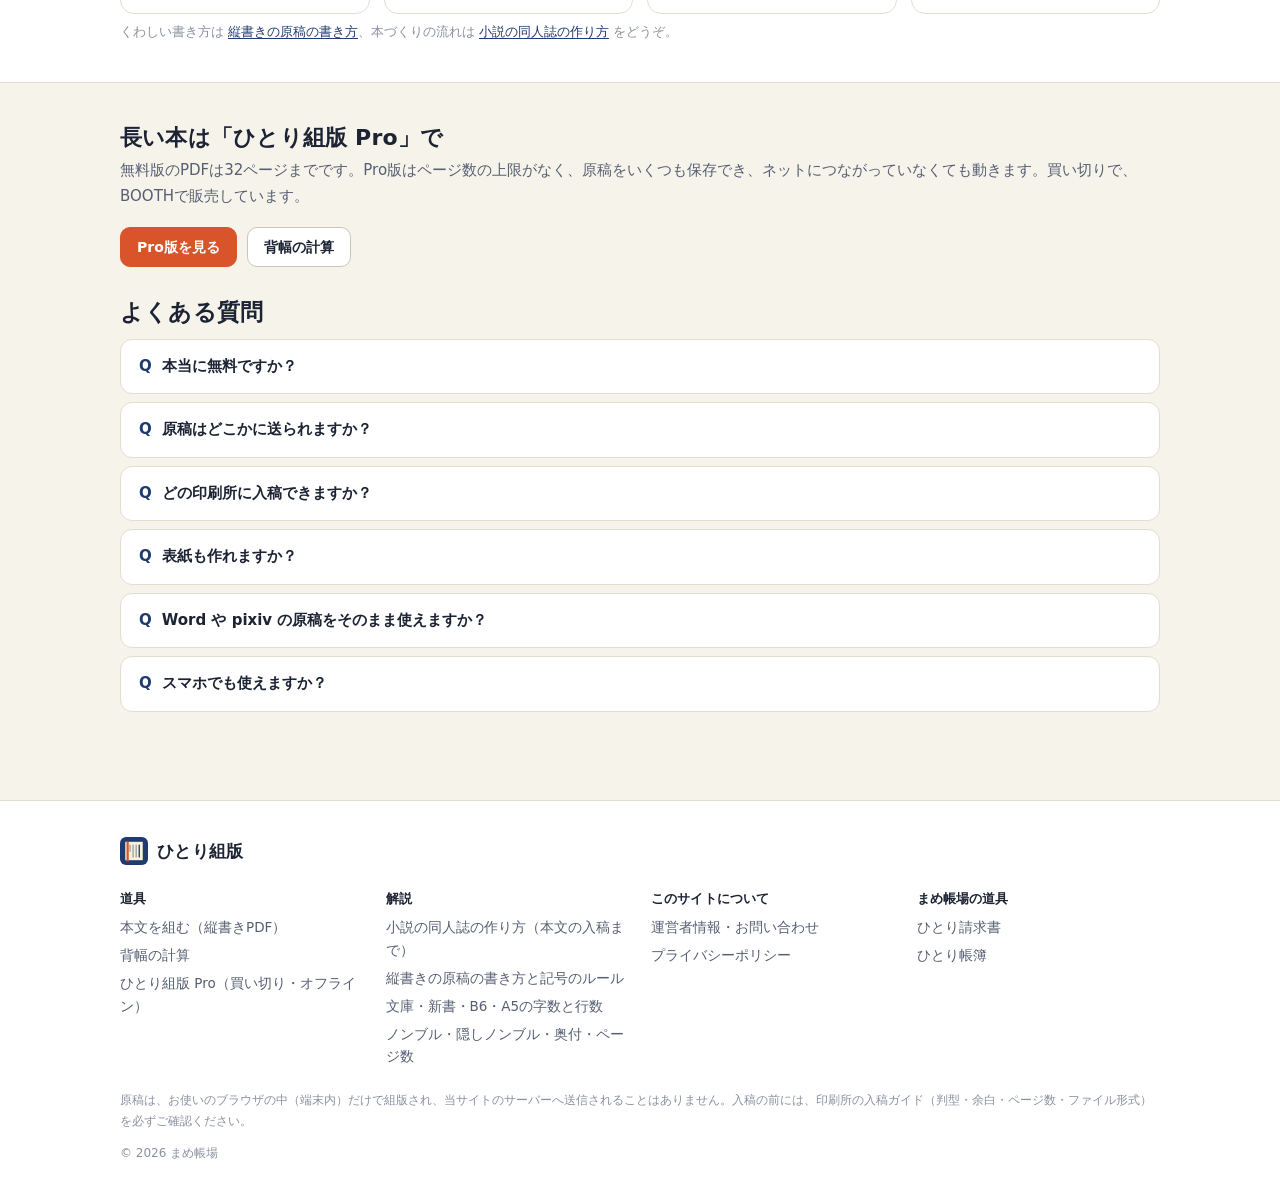
==== commit 7ee158f8: "傍点を「・」の形に" ====
--- a/index.html
+++ b/index.html
@@ -22,7 +22,7 @@
 <link rel="manifest" href="./manifest.webmanifest">
 <link rel="preconnect" href="https://fonts.googleapis.com">
 <link rel="preconnect" href="https://fonts.gstatic.com" crossorigin>
-<link rel="stylesheet" href="./assets/style.css?v=9aaf62687d">
+<link rel="stylesheet" href="./assets/style.css?v=db07507d84">
 
 <script type="application/ld+json">{"@context":"https://schema.org","@graph":[{"@type":"WebSite","name":"ひとり組版","url":"https://popopo-bug.github.io/hitori-kumihan/","inLanguage":"ja"},{"@type":"WebApplication","name":"ひとり組版","url":"https://popopo-bug.github.io/hitori-kumihan/","applicationCategory":"DesignApplication","operatingSystem":"Web","inLanguage":"ja","offers":{"@type":"Offer","price":"0","priceCurrency":"JPY"},"description":"同人誌や文学フリマの小説本の「本文」を作る無料のWebツール。原稿を貼るだけで、禁則処理・ルビ・縦中横・三点リーダー・ノンブル・目次・奥付までそろった縦書きのPDFになります。文庫・新書・B6・A5、2段組にも対応。原稿は端末の外に送りません。"},{"@type":"FAQPage","mainEntity":[{"@type":"Question","name":"本当に無料ですか？","acceptedAnswer":{"@type":"Answer","text":"はい。組版とプレビューはすべて無料で使えます。PDFは32ページまで無料で作れます。それより長い本は、買い切りの「ひとり組版 Pro」をご利用ください。"}},{"@type":"Question","name":"原稿はどこかに送られますか？","acceptedAnswer":{"@type":"Answer","text":"送られません。組版はお使いのブラウザの中だけで行い、原稿は端末の中（ブラウザの保存領域）にだけ保存します。"}},{"@type":"Question","name":"どの印刷所に入稿できますか？","acceptedAnswer":{"@type":"Answer","text":"多くの同人誌印刷所は、フォントを埋め込んだPDFでの本文入稿を受け付けています。ひとり組版のPDFはフォントが埋め込まれ、ページの大きさは判型どおり（塗り足し3mmも付けられます）です。印刷所ごとに、余白・ノンブル・ページ数・ファイルの分け方などの決まりがあるので、入稿の前に必ず各印刷所の入稿ガイドを確かめてください。"}},{"@type":"Question","name":"表紙も作れますか？","acceptedAnswer":{"@type":"Answer","text":"表紙は作れません。本文（中身のページ）を作る道具です。表紙の背の幅は「背幅の計算」で目安を出せます。"}},{"@type":"Question","name":"Word や pixiv の原稿をそのまま使えますか？","acceptedAnswer":{"@type":"Answer","text":"テキストにして貼りつけてください。Word は「名前を付けて保存」でテキスト形式にできます。pixiv・小説家になろう・カクヨム・青空文庫のルビや改ページの書き方は、そのまま読み取ります。"}},{"@type":"Question","name":"スマホでも使えますか？","acceptedAnswer":{"@type":"Answer","text":"使えます（原稿・設定・プレビューをタブで切り替えます）。ただしPDFを作るのはパソコンの Chrome か Edge がおすすめです。Safari は用紙の大きさを守らないことがあります。"}}]}]}</script>
 </head>
@@ -115,6 +115,6 @@
   </div>
 </footer>
 <script>window.HK_CONFIG = {"siteName":"ひとり組版","proUrl":"","trialUrl":"","proPrice":"1,480円（発売記念 980円）","freeLimit":32,"adsenseClient":"","adsenseSlots":{"content":"","footer":""},"affiliates":{},"contactUrl":"","siteUrl":"https://popopo-bug.github.io/hitori-kumihan/"};</script>
-<script src="./assets/app.js?v=9aaf62687d" defer></script>
+<script src="./assets/app.js?v=db07507d84" defer></script>
 </body>
 </html>
--- a/assets/style.css
+++ b/assets/style.css
@@ -337,8 +337,11 @@
   writing-mode: vertical-rl; text-orientation: mixed; line-height: 1; white-space: pre; width: 1em;
   font-kerning: none; font-variant-ligatures: none; font-feature-settings: normal; letter-spacing: 0;
 }
-.hk-trim .em { -webkit-text-emphasis: filled sesame; text-emphasis: filled sesame; -webkit-text-emphasis-position: over right; text-emphasis-position: over right; }
 .hk-trim .t { -webkit-text-combine: horizontal; text-combine-upright: all; height: 1em; text-align: center; }
+/* 傍点：点の場所（0.5字）が字の右に取られるので、枠を1.5字にして字を左の1字分に置く */
+.hk-trim .em { width: 1.5em; -webkit-text-emphasis: filled sesame; text-emphasis: filled sesame; -webkit-text-emphasis-position: over right; text-emphasis-position: over right; }
+.hk-trim .dt { overflow: visible; }
+.hk-page.bt-open .em { -webkit-text-emphasis-style: open sesame; text-emphasis-style: open sesame; }
 .hk-trim .d { width: 0; border-left: 0 solid #000; }
 .hk-trim .ld { width: 0; border-left: 0.35mm dotted #000; }
 .hk-trim .nb { color: #000; line-height: 1; white-space: nowrap; font-variant-numeric: tabular-nums; }
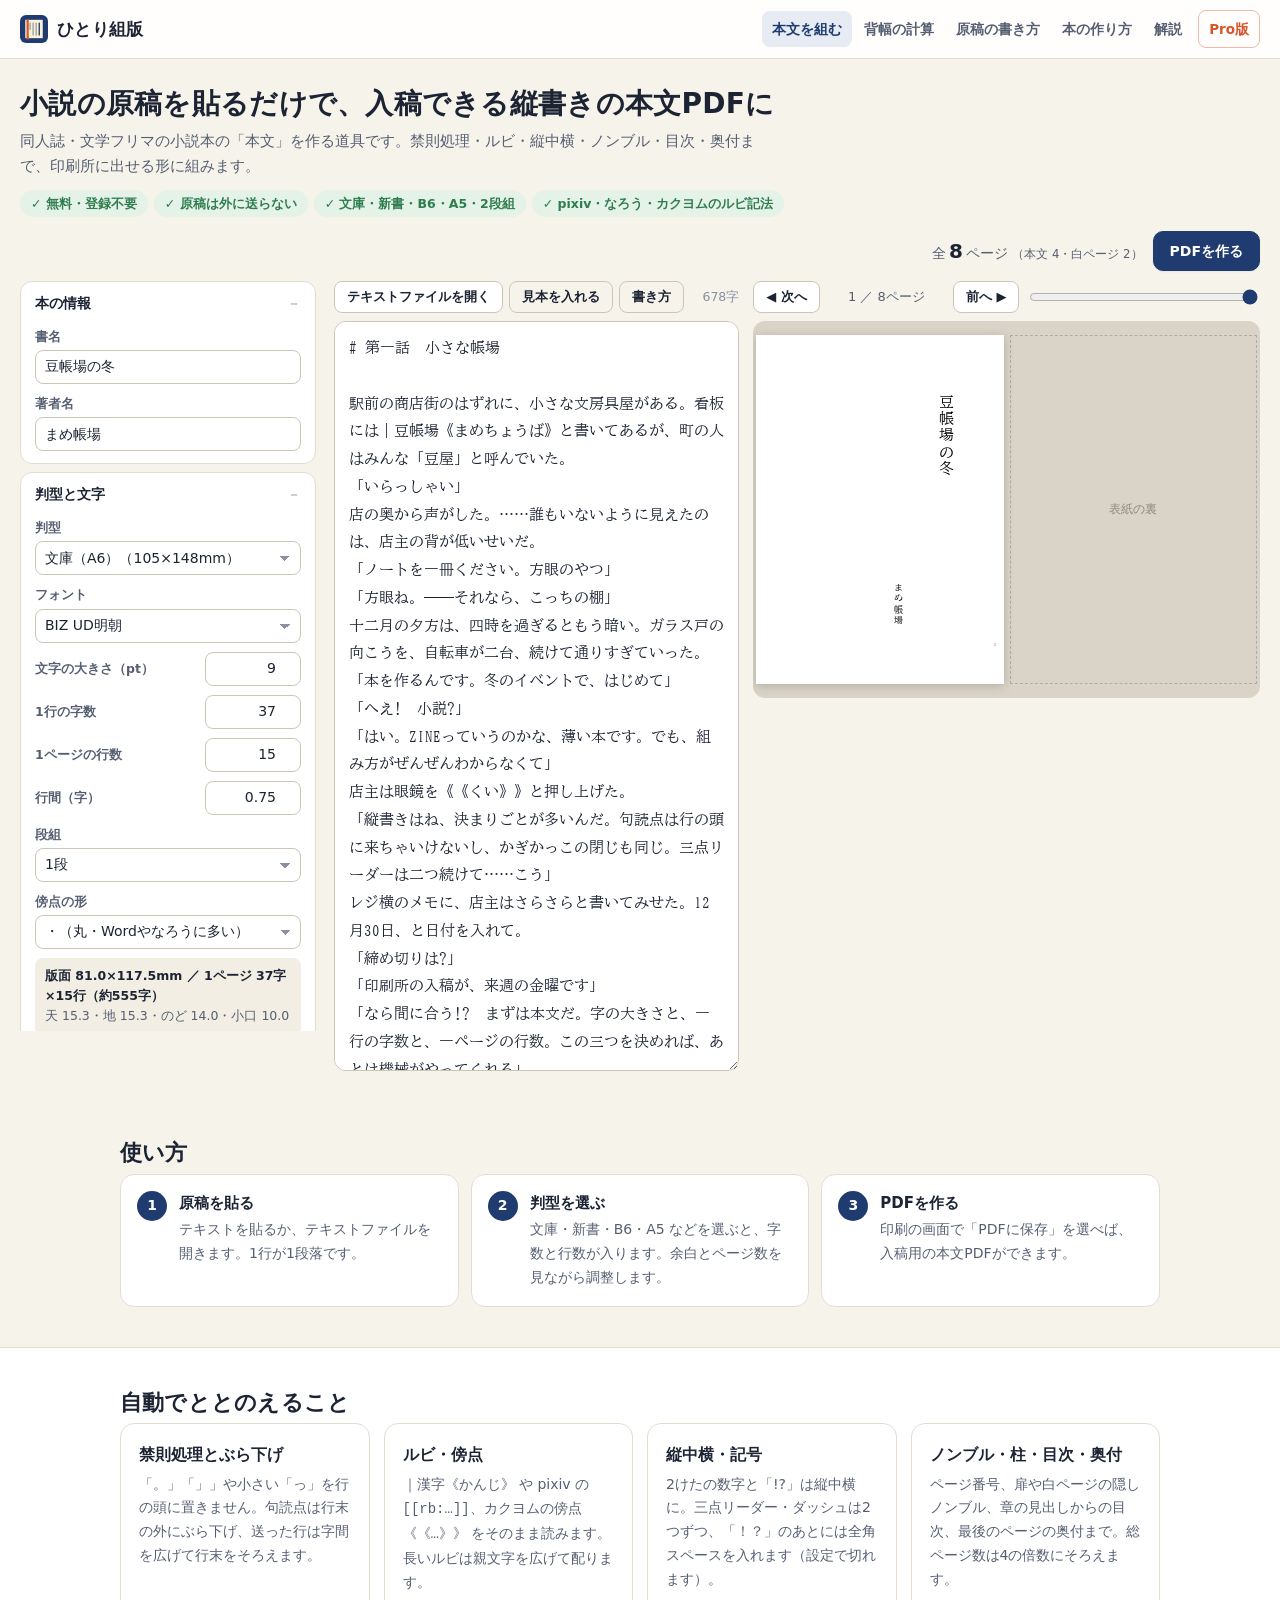
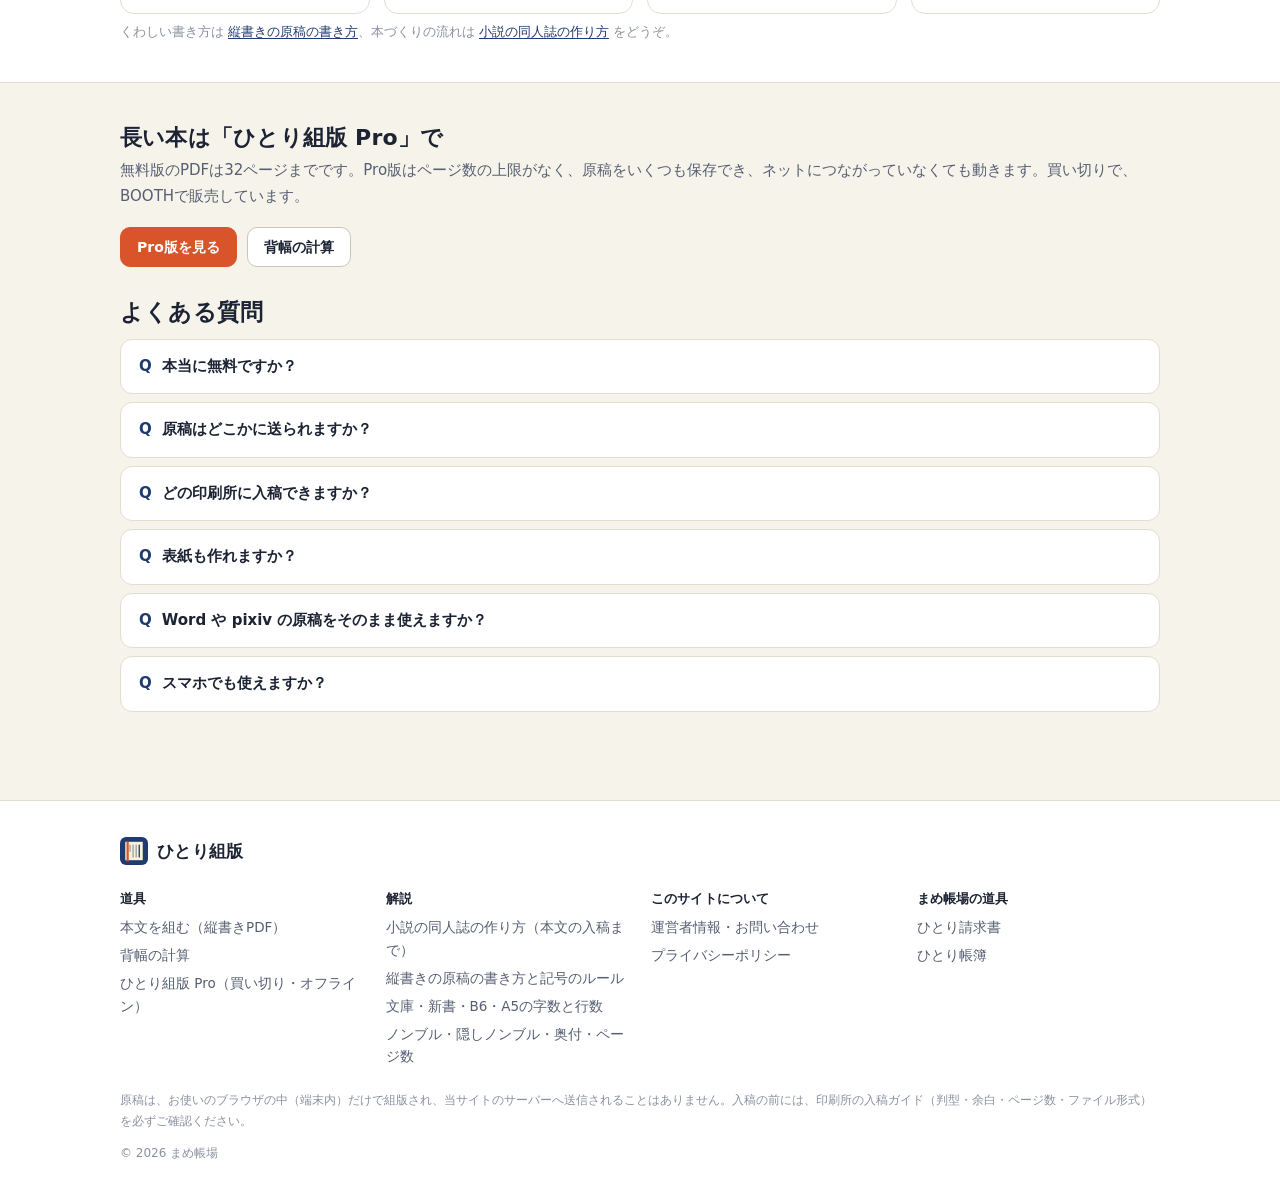
==== commit 5fc37869: "傍点の形の選び方をわかりやすく" ====
--- a/index.html
+++ b/index.html
@@ -22,7 +22,7 @@
 <link rel="manifest" href="./manifest.webmanifest">
 <link rel="preconnect" href="https://fonts.googleapis.com">
 <link rel="preconnect" href="https://fonts.gstatic.com" crossorigin>
-<link rel="stylesheet" href="./assets/style.css?v=db07507d84">
+<link rel="stylesheet" href="./assets/style.css?v=259d1262fe">
 
 <script type="application/ld+json">{"@context":"https://schema.org","@graph":[{"@type":"WebSite","name":"ひとり組版","url":"https://popopo-bug.github.io/hitori-kumihan/","inLanguage":"ja"},{"@type":"WebApplication","name":"ひとり組版","url":"https://popopo-bug.github.io/hitori-kumihan/","applicationCategory":"DesignApplication","operatingSystem":"Web","inLanguage":"ja","offers":{"@type":"Offer","price":"0","priceCurrency":"JPY"},"description":"同人誌や文学フリマの小説本の「本文」を作る無料のWebツール。原稿を貼るだけで、禁則処理・ルビ・縦中横・三点リーダー・ノンブル・目次・奥付までそろった縦書きのPDFになります。文庫・新書・B6・A5、2段組にも対応。原稿は端末の外に送りません。"},{"@type":"FAQPage","mainEntity":[{"@type":"Question","name":"本当に無料ですか？","acceptedAnswer":{"@type":"Answer","text":"はい。組版とプレビューはすべて無料で使えます。PDFは32ページまで無料で作れます。それより長い本は、買い切りの「ひとり組版 Pro」をご利用ください。"}},{"@type":"Question","name":"原稿はどこかに送られますか？","acceptedAnswer":{"@type":"Answer","text":"送られません。組版はお使いのブラウザの中だけで行い、原稿は端末の中（ブラウザの保存領域）にだけ保存します。"}},{"@type":"Question","name":"どの印刷所に入稿できますか？","acceptedAnswer":{"@type":"Answer","text":"多くの同人誌印刷所は、フォントを埋め込んだPDFでの本文入稿を受け付けています。ひとり組版のPDFはフォントが埋め込まれ、ページの大きさは判型どおり（塗り足し3mmも付けられます）です。印刷所ごとに、余白・ノンブル・ページ数・ファイルの分け方などの決まりがあるので、入稿の前に必ず各印刷所の入稿ガイドを確かめてください。"}},{"@type":"Question","name":"表紙も作れますか？","acceptedAnswer":{"@type":"Answer","text":"表紙は作れません。本文（中身のページ）を作る道具です。表紙の背の幅は「背幅の計算」で目安を出せます。"}},{"@type":"Question","name":"Word や pixiv の原稿をそのまま使えますか？","acceptedAnswer":{"@type":"Answer","text":"テキストにして貼りつけてください。Word は「名前を付けて保存」でテキスト形式にできます。pixiv・小説家になろう・カクヨム・青空文庫のルビや改ページの書き方は、そのまま読み取ります。"}},{"@type":"Question","name":"スマホでも使えますか？","acceptedAnswer":{"@type":"Answer","text":"使えます（原稿・設定・プレビューをタブで切り替えます）。ただしPDFを作るのはパソコンの Chrome か Edge がおすすめです。Safari は用紙の大きさを守らないことがあります。"}}]}]}</script>
 </head>
@@ -115,6 +115,6 @@
   </div>
 </footer>
 <script>window.HK_CONFIG = {"siteName":"ひとり組版","proUrl":"","trialUrl":"","proPrice":"1,480円（発売記念 980円）","freeLimit":32,"adsenseClient":"","adsenseSlots":{"content":"","footer":""},"affiliates":{},"contactUrl":"","siteUrl":"https://popopo-bug.github.io/hitori-kumihan/"};</script>
-<script src="./assets/app.js?v=db07507d84" defer></script>
+<script src="./assets/app.js?v=259d1262fe" defer></script>
 </body>
 </html>
--- a/assets/style.css
+++ b/assets/style.css
@@ -270,6 +270,7 @@
 .kh-geom { background: var(--surface-2); border-radius: 8px; padding: 8px 10px; font-size: 12.5px; color: var(--text-2); line-height: 1.6; }
 .kh-geom-t { color: var(--text); font-weight: 600; }
 .kh-geom-w { color: var(--danger); font-weight: 600; margin-top: 4px; }
+.kh-geom-n { color: var(--warn); margin-top: 4px; }
 .kh-backup { background: var(--surface); border: 1px solid var(--border); border-radius: 12px; padding: 12px 14px; font-size: 13px; color: var(--text-2); }
 .kh-backup h3 { font-size: 14px; color: var(--text); margin: 0 0 4px; }
 
